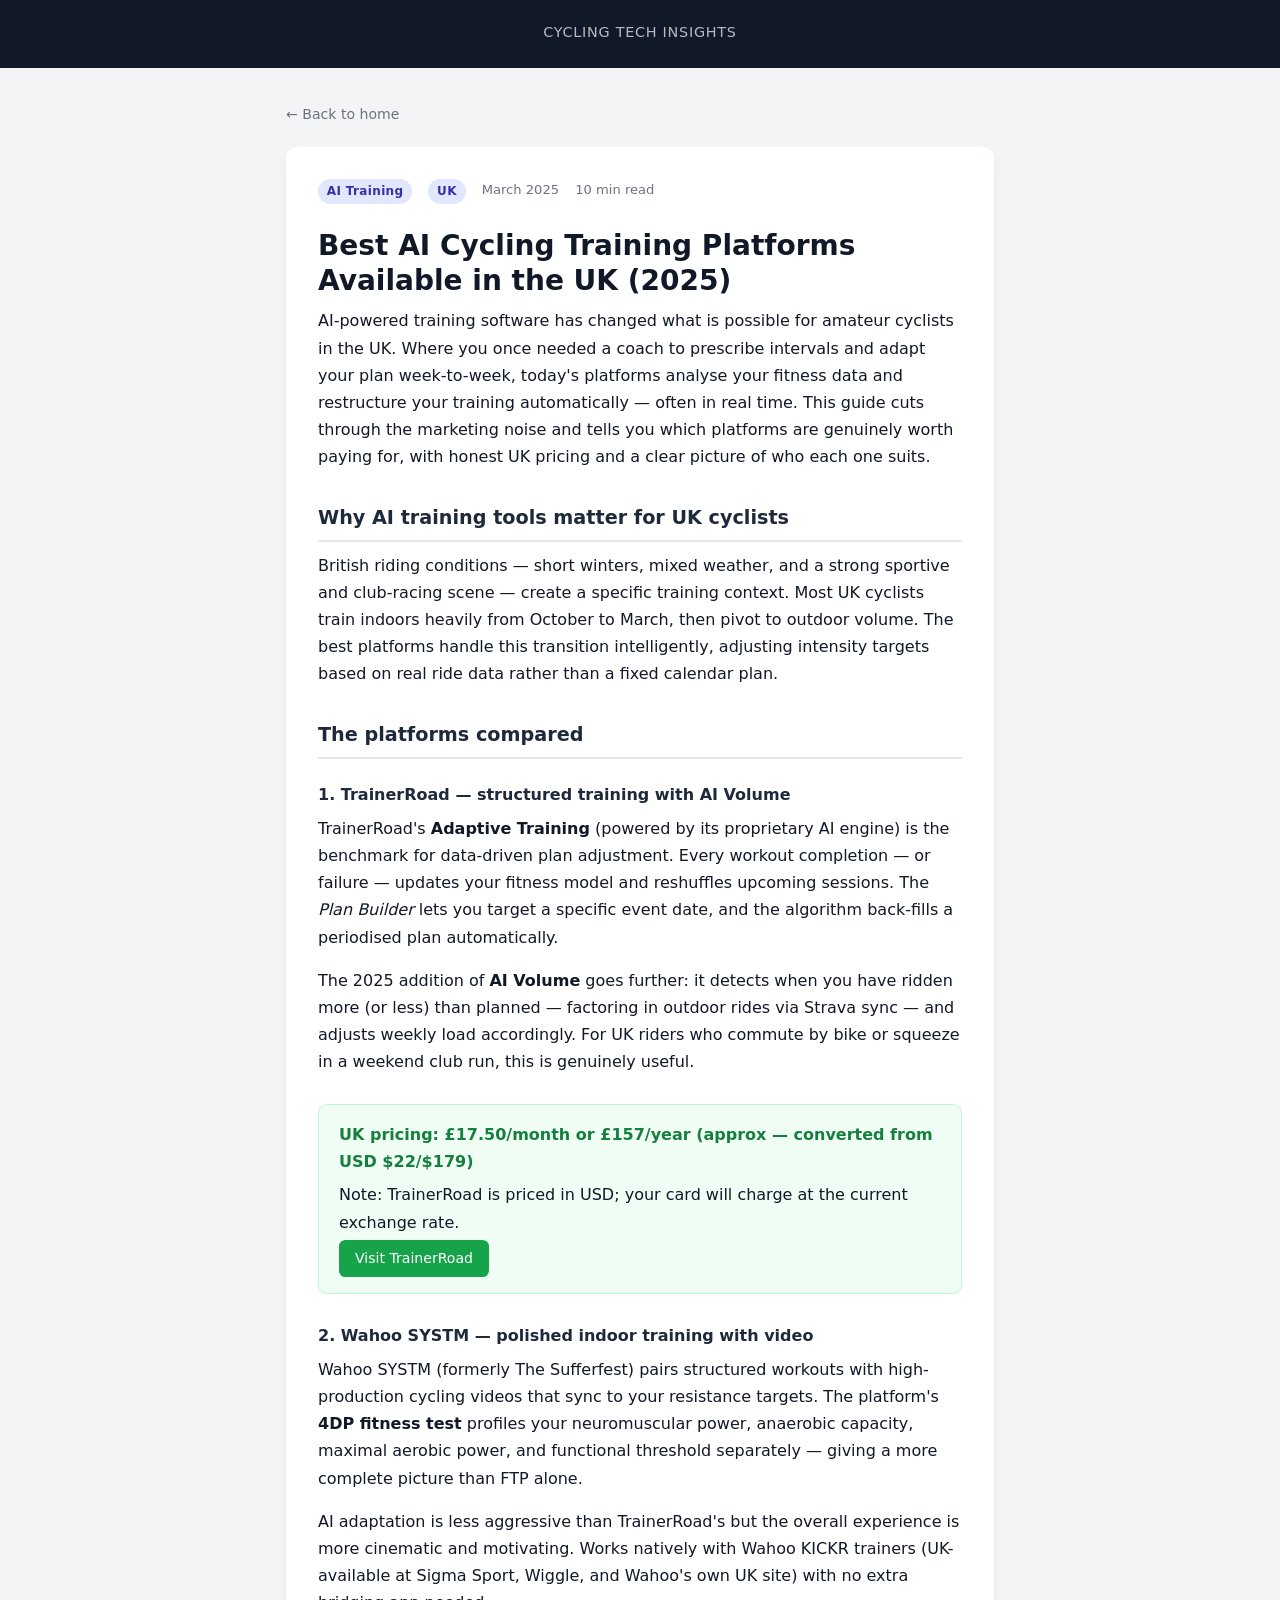
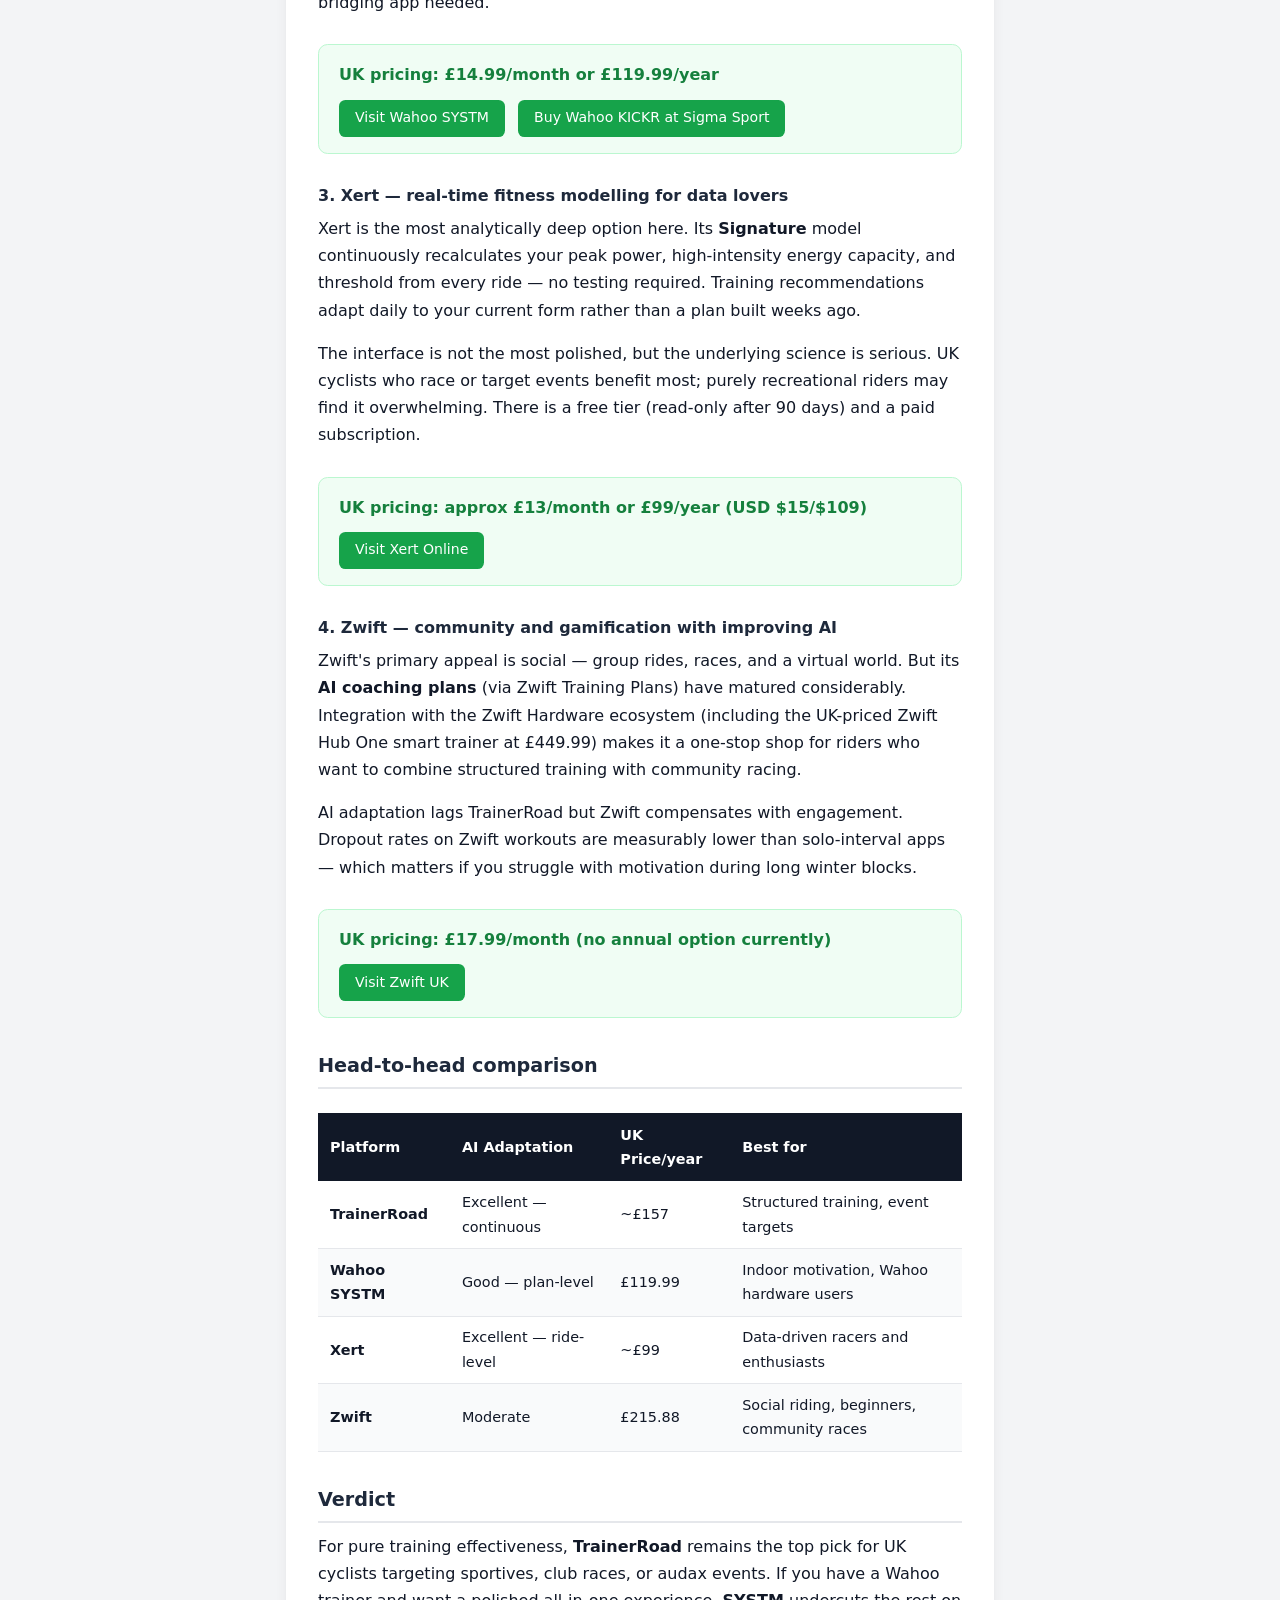
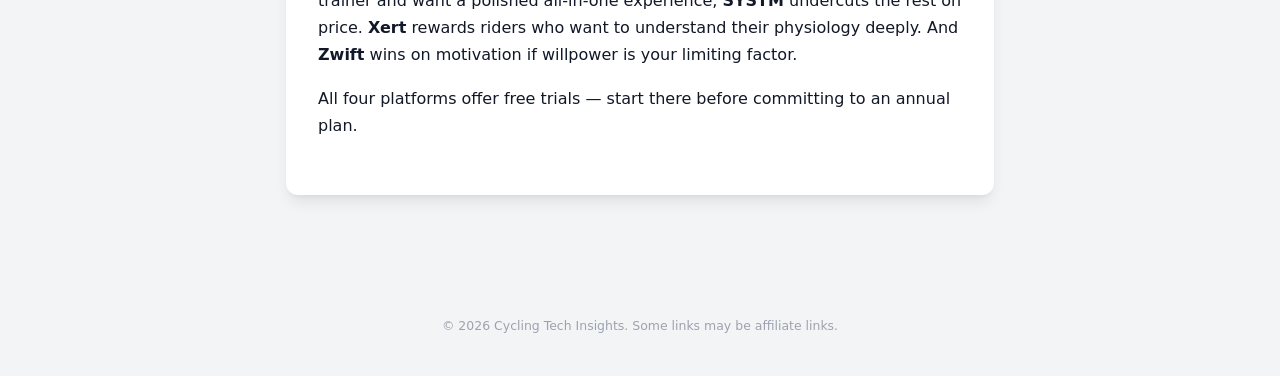
==== articles/ai-cycling-training-platforms.html @ 96e1e01a "feat: add /articles structure with 3 UK cycling tech articles and updated homepage - Add css/article" ====
<!DOCTYPE html>
<html lang="en">
<head>
  <meta charset="UTF-8">
  <title>Best AI Cycling Training Platforms Available in the UK (2025) | Cycling Tech Insights</title>
  <meta name="viewport" content="width=device-width, initial-scale=1">
  <meta name="description" content="A UK-focused comparison of AI-powered cycling training platforms including Zwift, Wahoo SYSTM, TrainerRoad, and Xert — with UK pricing and honest verdicts.">
  <link rel="stylesheet" href="../css/article.css">
</head>
<body>

  <header>
    <a href="/" class="site-name">Cycling Tech Insights</a>
  </header>

  <div class="article-wrap">
    <a href="/" class="back-link">← Back to home</a>

    <article>
      <div class="article-meta">
        <span class="tag">AI Training</span>
        <span class="tag">UK</span>
        <span>March 2025</span>
        <span>10 min read</span>
      </div>

      <h1>Best AI Cycling Training Platforms Available in the UK (2025)</h1>

      <p>
        AI-powered training software has changed what is possible for amateur cyclists in the UK.
        Where you once needed a coach to prescribe intervals and adapt your plan week-to-week,
        today's platforms analyse your fitness data and restructure your training automatically —
        often in real time. This guide cuts through the marketing noise and tells you which
        platforms are genuinely worth paying for, with honest UK pricing and a clear picture
        of who each one suits.
      </p>

      <h2>Why AI training tools matter for UK cyclists</h2>
      <p>
        British riding conditions — short winters, mixed weather, and a strong sportive and
        club-racing scene — create a specific training context. Most UK cyclists train indoors
        heavily from October to March, then pivot to outdoor volume. The best platforms handle
        this transition intelligently, adjusting intensity targets based on real ride data rather
        than a fixed calendar plan.
      </p>

      <h2>The platforms compared</h2>

      <h3>1. TrainerRoad — structured training with AI Volume</h3>
      <p>
        TrainerRoad's <strong>Adaptive Training</strong> (powered by its proprietary AI engine)
        is the benchmark for data-driven plan adjustment. Every workout completion — or failure —
        updates your fitness model and reshuffles upcoming sessions. The <em>Plan Builder</em>
        lets you target a specific event date, and the algorithm back-fills a periodised plan
        automatically.
      </p>
      <p>
        The 2025 addition of <strong>AI Volume</strong> goes further: it detects when you have
        ridden more (or less) than planned — factoring in outdoor rides via Strava sync — and
        adjusts weekly load accordingly. For UK riders who commute by bike or squeeze in a
        weekend club run, this is genuinely useful.
      </p>

      <div class="buy-box">
        <strong>UK pricing: £17.50/month or £157/year (approx — converted from USD $22/$179)</strong>
        Note: TrainerRoad is priced in USD; your card will charge at the current exchange rate.
        <br>
        <a href="https://www.trainerroad.com" rel="nofollow">Visit TrainerRoad</a>
      </div>

      <h3>2. Wahoo SYSTM — polished indoor training with video</h3>
      <p>
        Wahoo SYSTM (formerly The Sufferfest) pairs structured workouts with high-production
        cycling videos that sync to your resistance targets. The platform's <strong>4DP fitness
        test</strong> profiles your neuromuscular power, anaerobic capacity, maximal aerobic power,
        and functional threshold separately — giving a more complete picture than FTP alone.
      </p>
      <p>
        AI adaptation is less aggressive than TrainerRoad's but the overall experience is more
        cinematic and motivating. Works natively with Wahoo KICKR trainers (UK-available at
        Sigma Sport, Wiggle, and Wahoo's own UK site) with no extra bridging app needed.
      </p>

      <div class="buy-box">
        <strong>UK pricing: £14.99/month or £119.99/year</strong>
        <a href="https://www.wahoofitness.com/systm" rel="nofollow">Visit Wahoo SYSTM</a>
        <a href="https://www.sigmasport.co.uk/wahoo" rel="nofollow">Buy Wahoo KICKR at Sigma Sport</a>
      </div>

      <h3>3. Xert — real-time fitness modelling for data lovers</h3>
      <p>
        Xert is the most analytically deep option here. Its <strong>Signature</strong> model
        continuously recalculates your peak power, high-intensity energy capacity, and threshold
        from every ride — no testing required. Training recommendations adapt daily to your
        current form rather than a plan built weeks ago.
      </p>
      <p>
        The interface is not the most polished, but the underlying science is serious. UK cyclists
        who race or target events benefit most; purely recreational riders may find it overwhelming.
        There is a free tier (read-only after 90 days) and a paid subscription.
      </p>

      <div class="buy-box">
        <strong>UK pricing: approx £13/month or £99/year (USD $15/$109)</strong>
        <a href="https://www.xertonline.com" rel="nofollow">Visit Xert Online</a>
      </div>

      <h3>4. Zwift — community and gamification with improving AI</h3>
      <p>
        Zwift's primary appeal is social — group rides, races, and a virtual world. But its
        <strong>AI coaching plans</strong> (via Zwift Training Plans) have matured considerably.
        Integration with the Zwift Hardware ecosystem (including the UK-priced Zwift Hub One
        smart trainer at £449.99) makes it a one-stop shop for riders who want to combine
        structured training with community racing.
      </p>
      <p>
        AI adaptation lags TrainerRoad but Zwift compensates with engagement. Dropout rates on
        Zwift workouts are measurably lower than solo-interval apps — which matters if you
        struggle with motivation during long winter blocks.
      </p>

      <div class="buy-box">
        <strong>UK pricing: £17.99/month (no annual option currently)</strong>
        <a href="https://www.zwift.com/gb" rel="nofollow">Visit Zwift UK</a>
      </div>

      <h2>Head-to-head comparison</h2>

      <table class="comparison-table">
        <thead>
          <tr>
            <th>Platform</th>
            <th>AI Adaptation</th>
            <th>UK Price/year</th>
            <th>Best for</th>
          </tr>
        </thead>
        <tbody>
          <tr>
            <td><strong>TrainerRoad</strong></td>
            <td>Excellent — continuous</td>
            <td>~£157</td>
            <td>Structured training, event targets</td>
          </tr>
          <tr>
            <td><strong>Wahoo SYSTM</strong></td>
            <td>Good — plan-level</td>
            <td>£119.99</td>
            <td>Indoor motivation, Wahoo hardware users</td>
          </tr>
          <tr>
            <td><strong>Xert</strong></td>
            <td>Excellent — ride-level</td>
            <td>~£99</td>
            <td>Data-driven racers and enthusiasts</td>
          </tr>
          <tr>
            <td><strong>Zwift</strong></td>
            <td>Moderate</td>
            <td>£215.88</td>
            <td>Social riding, beginners, community races</td>
          </tr>
        </tbody>
      </table>

      <h2>Verdict</h2>
      <p>
        For pure training effectiveness, <strong>TrainerRoad</strong> remains the top pick for
        UK cyclists targeting sportives, club races, or audax events. If you have a Wahoo trainer
        and want a polished all-in-one experience, <strong>SYSTM</strong> undercuts the rest on
        price. <strong>Xert</strong> rewards riders who want to understand their physiology deeply.
        And <strong>Zwift</strong> wins on motivation if willpower is your limiting factor.
      </p>
      <p>
        All four platforms offer free trials — start there before committing to an annual plan.
      </p>

    </article>
  </div>

  <footer>
    &copy; <span id="year"></span> Cycling Tech Insights. Some links may be affiliate links.
  </footer>
  <script>document.getElementById('year').textContent = new Date().getFullYear();</script>
</body>
</html>
---- css/article.css ----
/* Cycling Tech Insights — shared article stylesheet */

*, *::before, *::after { box-sizing: border-box; }

body {
  font-family: system-ui, -apple-system, BlinkMacSystemFont, "Segoe UI", sans-serif;
  margin: 0;
  padding: 0;
  line-height: 1.7;
  color: #111827;
  background: #f3f4f6;
}

/* ── Header ───────────────────────────────────────────── */
header {
  background: #111827;
  color: white;
  padding: 1.25rem 1rem;
  text-align: center;
}
header .site-name {
  font-size: 0.9rem;
  letter-spacing: 0.05em;
  opacity: 0.7;
  text-transform: uppercase;
  display: block;
  margin-bottom: 0.2rem;
}
header a.site-name {
  color: white;
  text-decoration: none;
}
header a.site-name:hover { opacity: 1; }

/* ── Article layout ───────────────────────────────────── */
.article-wrap {
  max-width: 740px;
  margin: 2rem auto;
  padding: 0 1rem 4rem;
}

article {
  background: white;
  border-radius: 0.75rem;
  padding: 2rem 2rem 2.5rem;
  box-shadow: 0 10px 15px -3px rgba(0,0,0,0.08), 0 4px 6px -4px rgba(0,0,0,0.08);
}

/* ── Article meta ─────────────────────────────────────── */
.article-meta {
  font-size: 0.82rem;
  color: #6b7280;
  margin-bottom: 1.5rem;
  display: flex;
  gap: 1rem;
  flex-wrap: wrap;
}
.tag {
  background: #e0e7ff;
  color: #3730a3;
  padding: 0.15rem 0.55rem;
  border-radius: 999px;
  font-size: 0.75rem;
  font-weight: 600;
  letter-spacing: 0.03em;
}

/* ── Typography ───────────────────────────────────────── */
h1 {
  font-size: 1.75rem;
  line-height: 1.25;
  margin: 0 0 0.6rem;
  color: #111827;
}
h2 {
  font-size: 1.2rem;
  margin: 2rem 0 0.6rem;
  color: #1e293b;
  border-bottom: 2px solid #e5e7eb;
  padding-bottom: 0.3rem;
}
h3 {
  font-size: 1rem;
  margin: 1.4rem 0 0.4rem;
  color: #1e293b;
}
p { margin: 0 0 1rem; }

ul, ol {
  padding-left: 1.4rem;
  margin: 0 0 1rem;
}
li { margin-bottom: 0.35rem; }

a { color: #2563eb; text-decoration: none; }
a:hover { text-decoration: underline; }

/* ── Affiliate / buy box ──────────────────────────────── */
.buy-box {
  background: #f0fdf4;
  border: 1px solid #bbf7d0;
  border-radius: 0.6rem;
  padding: 1rem 1.25rem;
  margin: 1.75rem 0;
}
.buy-box strong { display: block; margin-bottom: 0.4rem; color: #15803d; }
.buy-box a {
  display: inline-block;
  background: #16a34a;
  color: white;
  padding: 0.4rem 1rem;
  border-radius: 0.4rem;
  font-size: 0.88rem;
  margin-top: 0.3rem;
  margin-right: 0.5rem;
}
.buy-box a:hover { background: #15803d; text-decoration: none; }

/* ── Comparison table ─────────────────────────────────── */
.comparison-table {
  width: 100%;
  border-collapse: collapse;
  margin: 1.5rem 0;
  font-size: 0.9rem;
}
.comparison-table th {
  background: #111827;
  color: white;
  text-align: left;
  padding: 0.6rem 0.75rem;
}
.comparison-table td {
  padding: 0.55rem 0.75rem;
  border-bottom: 1px solid #e5e7eb;
}
.comparison-table tr:nth-child(even) td { background: #f9fafb; }

/* ── Back link ────────────────────────────────────────── */
.back-link {
  display: inline-block;
  margin-bottom: 1.25rem;
  font-size: 0.88rem;
  color: #6b7280;
}
.back-link:hover { color: #111827; }

/* ── Footer ───────────────────────────────────────────── */
footer {
  text-align: center;
  font-size: 0.78rem;
  color: #9ca3af;
  padding: 1.5rem 1rem 2.5rem;
}

/* ── Responsive ───────────────────────────────────────── */
@media (max-width: 600px) {
  article { padding: 1.25rem 1rem 1.75rem; }
  h1 { font-size: 1.4rem; }
}
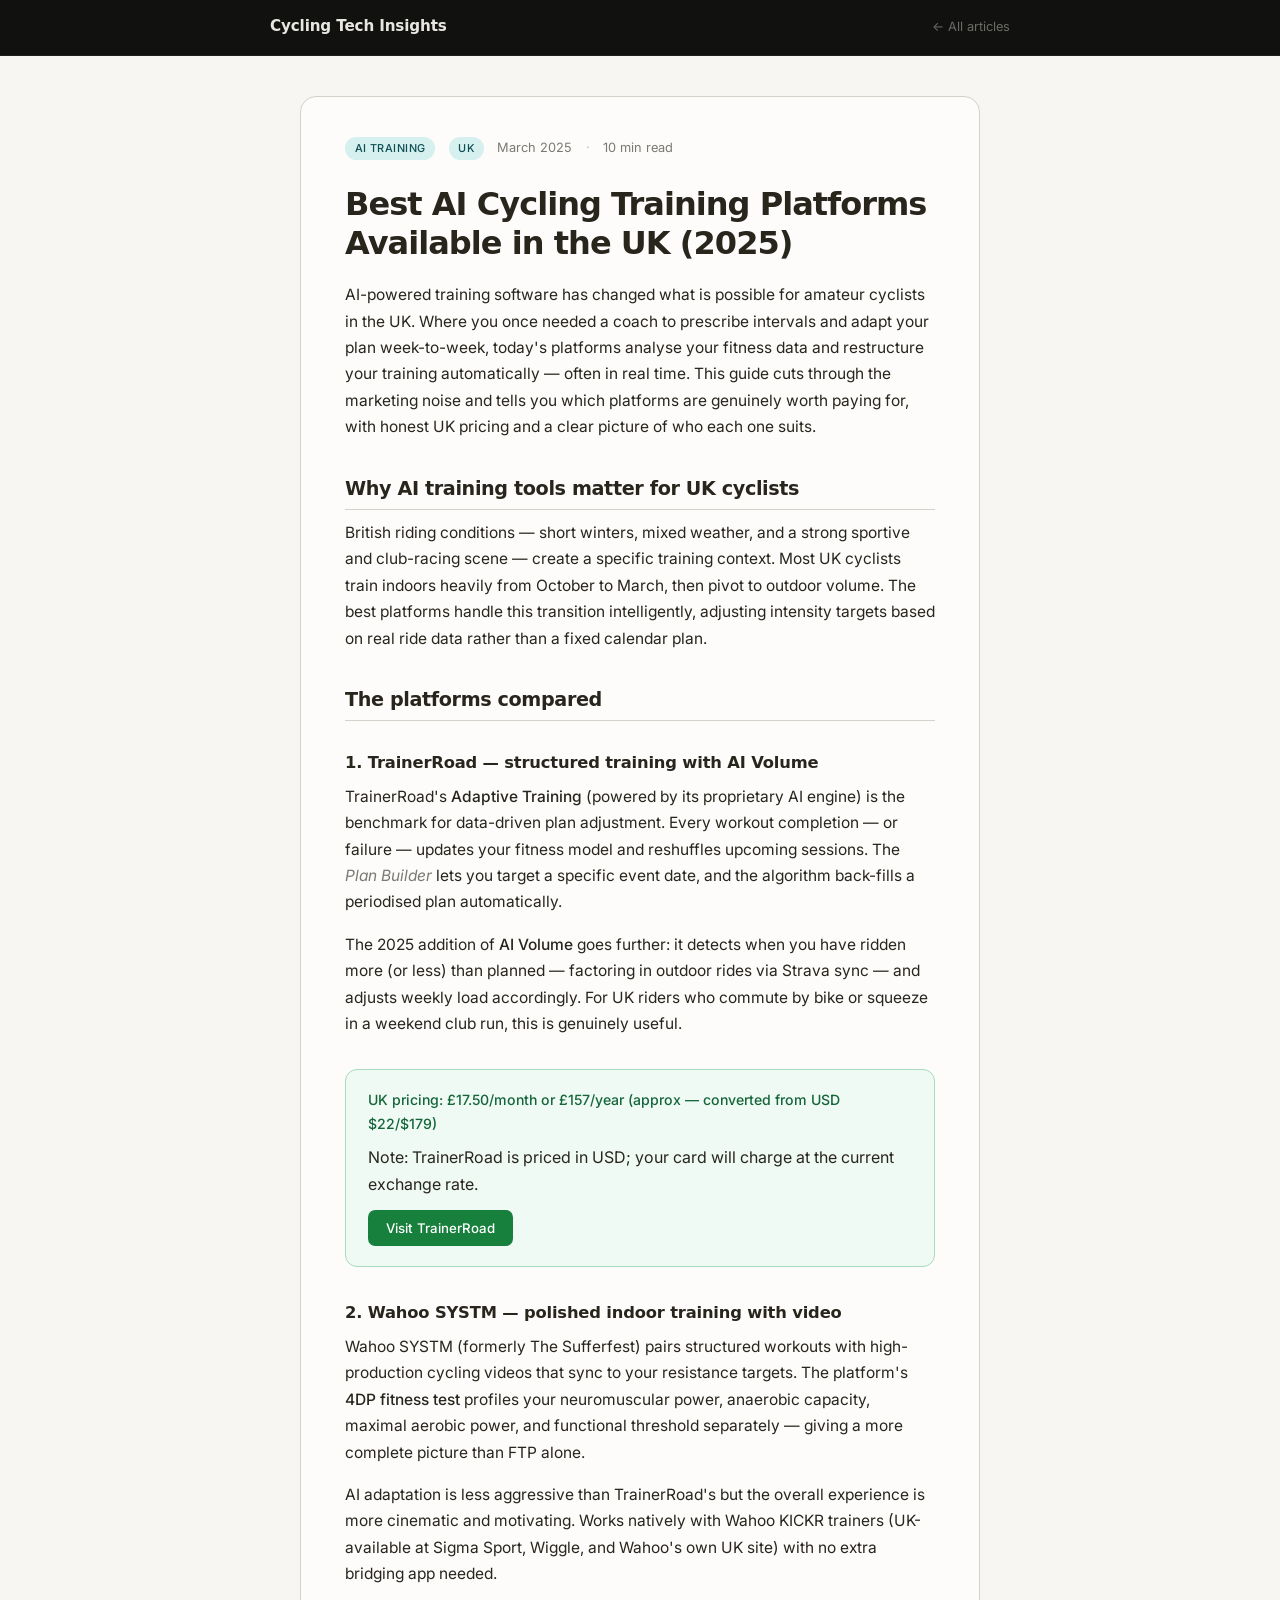
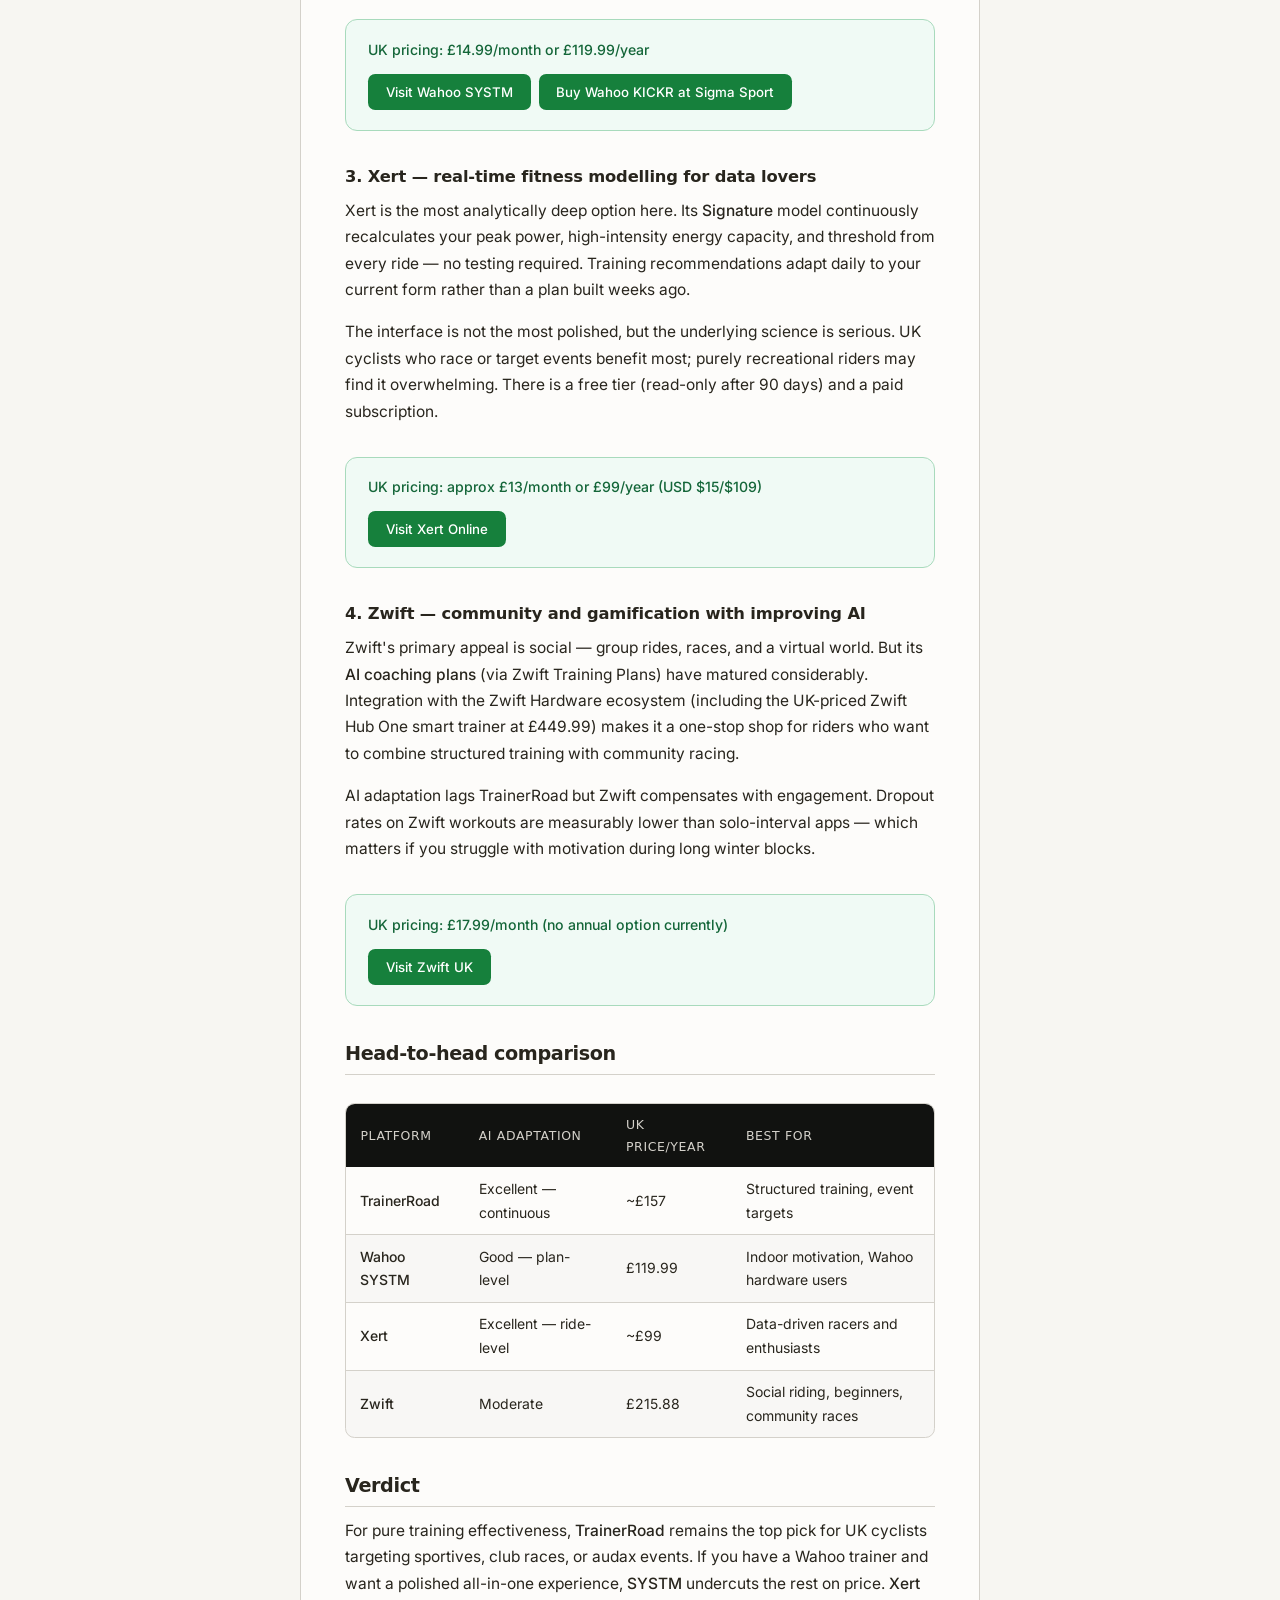
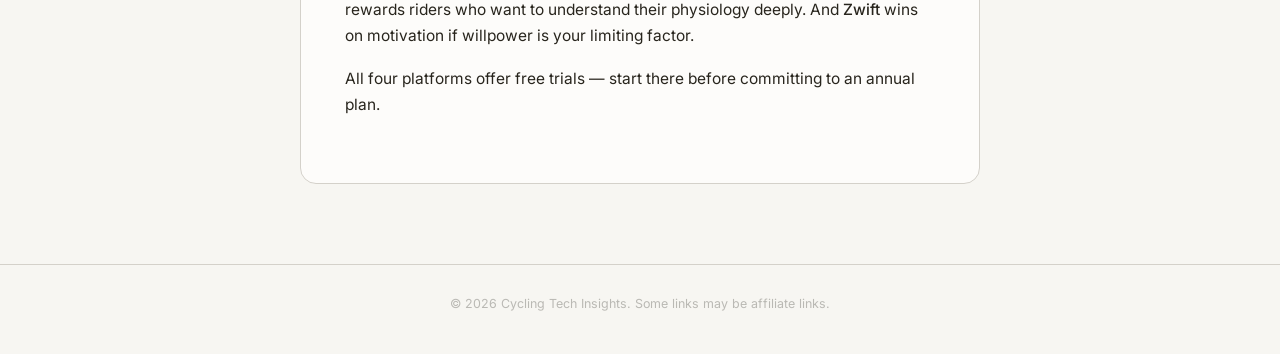
==== commit b1b126ce: "design: v2 visual redesign — premium typography, teal palette, stronger CTAs - Satoshi (headings) + " ====
--- a/articles/ai-cycling-training-platforms.html
+++ b/articles/ai-cycling-training-platforms.html
@@ -10,11 +10,13 @@
 <body>
 
   <header>
-    <a href="/" class="site-name">Cycling Tech Insights</a>
+    <div class="header-inner">
+      <a href="/" class="site-name">Cycling Tech Insights</a>
+      <a href="/" class="back-nav">← All articles</a>
+    </div>
   </header>
 
   <div class="article-wrap">
-    <a href="/" class="back-link">← Back to home</a>
 
     <article>
       <div class="article-meta">
@@ -65,7 +67,7 @@
         <strong>UK pricing: £17.50/month or £157/year (approx — converted from USD $22/$179)</strong>
         Note: TrainerRoad is priced in USD; your card will charge at the current exchange rate.
         <br>
-        <a href="https://www.trainerroad.com" rel="nofollow">Visit TrainerRoad</a>
+        <div class="buy-links"><a href="https://www.trainerroad.com" rel="nofollow">Visit TrainerRoad</a></div>
       </div>
 
       <h3>2. Wahoo SYSTM — polished indoor training with video</h3>
@@ -83,8 +85,8 @@
 
       <div class="buy-box">
         <strong>UK pricing: £14.99/month or £119.99/year</strong>
-        <a href="https://www.wahoofitness.com/systm" rel="nofollow">Visit Wahoo SYSTM</a>
-        <a href="https://www.sigmasport.co.uk/wahoo" rel="nofollow">Buy Wahoo KICKR at Sigma Sport</a>
+        <div class="buy-links"><a href="https://www.wahoofitness.com/systm" rel="nofollow">Visit Wahoo SYSTM</a>
+        <a href="https://www.sigmasport.co.uk/wahoo" rel="nofollow">Buy Wahoo KICKR at Sigma Sport</a></div>
       </div>
 
       <h3>3. Xert — real-time fitness modelling for data lovers</h3>
@@ -102,7 +104,7 @@
 
       <div class="buy-box">
         <strong>UK pricing: approx £13/month or £99/year (USD $15/$109)</strong>
-        <a href="https://www.xertonline.com" rel="nofollow">Visit Xert Online</a>
+        <div class="buy-links"><a href="https://www.xertonline.com" rel="nofollow">Visit Xert Online</a></div>
       </div>
 
       <h3>4. Zwift — community and gamification with improving AI</h3>
@@ -121,12 +123,12 @@
 
       <div class="buy-box">
         <strong>UK pricing: £17.99/month (no annual option currently)</strong>
-        <a href="https://www.zwift.com/gb" rel="nofollow">Visit Zwift UK</a>
+        <div class="buy-links"><a href="https://www.zwift.com/gb" rel="nofollow">Visit Zwift UK</a></div>
       </div>
 
       <h2>Head-to-head comparison</h2>
 
-      <table class="comparison-table">
+      <div class="table-wrap"><table class="comparison-table">
         <thead>
           <tr>
             <th>Platform</th>
@@ -161,7 +163,7 @@
             <td>Social riding, beginners, community races</td>
           </tr>
         </tbody>
-      </table>
+      </table></div>
 
       <h2>Verdict</h2>
       <p>
--- a/css/article.css
+++ b/css/article.css
@@ -1,159 +1,283 @@
-/* Cycling Tech Insights — shared article stylesheet */
-
+/* ═══════════════════════════════════════════════════════════
+   Cycling Tech Insights — shared article stylesheet
+   ═══════════════════════════════════════════════════════════ */
+
+/* ── Fonts ────────────────────────────────────────────────── */
+@import url('https://api.fontshare.com/v2/css?f[]=satoshi@700,500&display=swap');
+@import url('https://fonts.bunny.net/css?family=inter:400,500&display=swap');
+
+/* ── Reset & tokens ───────────────────────────────────────── */
 *, *::before, *::after { box-sizing: border-box; }
 
+:root {
+  --bg:           #F7F6F2;
+  --surface:      #FDFCFA;
+  --border:       #D4D1CA;
+  --text:         #28251D;
+  --text-muted:   #7A7974;
+  --text-faint:   #BAB9B4;
+  --accent:       #01696F;
+  --accent-dark:  #0C4E54;
+  --tag-bg:       #D6EFEF;
+  --tag-text:     #0C4E54;
+  --header-bg:    #111210;
+  --buy-bg:       #F0FAF5;
+  --buy-border:   #A8DABC;
+  --buy-label:    #146639;
+  --buy-btn:      #16803C;
+  --buy-btn-h:    #0E5F2C;
+  --font-head:    'Satoshi', system-ui, -apple-system, sans-serif;
+  --font-body:    'Inter', system-ui, -apple-system, sans-serif;
+}
+
+html { scroll-behavior: smooth; }
+
 body {
-  font-family: system-ui, -apple-system, BlinkMacSystemFont, "Segoe UI", sans-serif;
+  font-family: var(--font-body);
+  font-size: 1rem;
+  line-height: 1.7;
+  color: var(--text);
+  background: var(--bg);
   margin: 0;
   padding: 0;
-  line-height: 1.7;
-  color: #111827;
-  background: #f3f4f6;
-}
-
-/* ── Header ───────────────────────────────────────────── */
+  -webkit-font-smoothing: antialiased;
+}
+
+a { color: var(--accent); text-decoration: none; }
+a:hover { color: var(--accent-dark); text-decoration: underline; }
+
+/* ── Site header (article pages) ─────────────────────────── */
 header {
-  background: #111827;
-  color: white;
-  padding: 1.25rem 1rem;
-  text-align: center;
-}
-header .site-name {
-  font-size: 0.9rem;
-  letter-spacing: 0.05em;
-  opacity: 0.7;
+  background: var(--header-bg);
+  padding: 0.9rem 1.5rem;
+  border-bottom: 1px solid rgba(255,255,255,0.06);
+}
+
+.header-inner {
+  max-width: 740px;
+  margin: 0 auto;
+  display: flex;
+  align-items: center;
+  justify-content: space-between;
+  gap: 1rem;
+}
+
+header a.site-name {
+  font-family: var(--font-head);
+  font-size: 0.95rem;
+  font-weight: 700;
+  letter-spacing: -0.01em;
+  color: #E8E6E0;
+  text-decoration: none;
+  white-space: nowrap;
+}
+header a.site-name:hover { color: #fff; text-decoration: none; }
+
+.back-nav {
+  font-size: 0.8rem;
+  color: #6B6A66;
+  text-decoration: none;
+  display: flex;
+  align-items: center;
+  gap: 0.3rem;
+  transition: color 0.12s;
+  white-space: nowrap;
+}
+.back-nav:hover { color: #A8A79E; text-decoration: none; }
+
+/* ── Article layout ───────────────────────────────────────── */
+.article-wrap {
+  max-width: 720px;
+  margin: 2.5rem auto 0;
+  padding: 0 1.25rem 5rem;
+}
+
+article {
+  background: var(--surface);
+  border: 1px solid var(--border);
+  border-radius: 1rem;
+  padding: 2.5rem 2.75rem 3rem;
+}
+
+/* ── Article meta ─────────────────────────────────────────── */
+.article-meta {
+  display: flex;
+  flex-wrap: wrap;
+  align-items: center;
+  gap: 0.5rem 0.85rem;
+  margin-bottom: 1.6rem;
+  font-size: 0.8rem;
+  color: var(--text-muted);
+}
+.article-meta span:not(.tag) {
+  position: relative;
+}
+/* Separator dots between non-tag meta items */
+.article-meta span:not(.tag) + span:not(.tag)::before {
+  content: '·';
+  margin-right: 0.85rem;
+  color: var(--text-faint);
+}
+
+.tag {
+  background: var(--tag-bg);
+  color: var(--tag-text);
+  padding: 0.15rem 0.6rem;
+  border-radius: 999px;
+  font-size: 0.68rem;
+  font-weight: 500;
+  letter-spacing: 0.04em;
   text-transform: uppercase;
-  display: block;
-  margin-bottom: 0.2rem;
-}
-header a.site-name {
-  color: white;
-  text-decoration: none;
-}
-header a.site-name:hover { opacity: 1; }
-
-/* ── Article layout ───────────────────────────────────── */
-.article-wrap {
-  max-width: 740px;
-  margin: 2rem auto;
-  padding: 0 1rem 4rem;
-}
-
-article {
-  background: white;
-  border-radius: 0.75rem;
-  padding: 2rem 2rem 2.5rem;
-  box-shadow: 0 10px 15px -3px rgba(0,0,0,0.08), 0 4px 6px -4px rgba(0,0,0,0.08);
-}
-
-/* ── Article meta ─────────────────────────────────────── */
-.article-meta {
-  font-size: 0.82rem;
-  color: #6b7280;
-  margin-bottom: 1.5rem;
-  display: flex;
-  gap: 1rem;
-  flex-wrap: wrap;
-}
-.tag {
-  background: #e0e7ff;
-  color: #3730a3;
-  padding: 0.15rem 0.55rem;
-  border-radius: 999px;
-  font-size: 0.75rem;
-  font-weight: 600;
-  letter-spacing: 0.03em;
-}
-
-/* ── Typography ───────────────────────────────────────── */
+}
+
+/* ── Typography ───────────────────────────────────────────── */
 h1 {
-  font-size: 1.75rem;
-  line-height: 1.25;
-  margin: 0 0 0.6rem;
-  color: #111827;
-}
+  font-family: var(--font-head);
+  font-size: clamp(1.6rem, 3.5vw, 2rem);
+  font-weight: 700;
+  letter-spacing: -0.03em;
+  line-height: 1.2;
+  color: var(--text);
+  margin: 0 0 1.25rem;
+}
+
 h2 {
+  font-family: var(--font-head);
   font-size: 1.2rem;
-  margin: 2rem 0 0.6rem;
-  color: #1e293b;
-  border-bottom: 2px solid #e5e7eb;
-  padding-bottom: 0.3rem;
-}
+  font-weight: 700;
+  letter-spacing: -0.02em;
+  line-height: 1.3;
+  color: var(--text);
+  margin: 2.25rem 0 0.65rem;
+  padding-bottom: 0.45rem;
+  border-bottom: 1px solid var(--border);
+}
+
 h3 {
-  font-size: 1rem;
-  margin: 1.4rem 0 0.4rem;
-  color: #1e293b;
-}
-p { margin: 0 0 1rem; }
+  font-family: var(--font-head);
+  font-size: 1.02rem;
+  font-weight: 700;
+  letter-spacing: -0.01em;
+  color: var(--text);
+  margin: 1.75rem 0 0.45rem;
+}
+
+p {
+  margin: 0 0 1rem;
+  font-size: 0.97rem;
+}
 
 ul, ol {
   padding-left: 1.4rem;
   margin: 0 0 1rem;
 }
-li { margin-bottom: 0.35rem; }
-
-a { color: #2563eb; text-decoration: none; }
-a:hover { text-decoration: underline; }
-
-/* ── Affiliate / buy box ──────────────────────────────── */
+li {
+  margin-bottom: 0.4rem;
+  font-size: 0.97rem;
+}
+
+strong { font-weight: 500; }
+
+em { font-style: italic; color: var(--text-muted); }
+
+/* ── Buy / affiliate box ──────────────────────────────────── */
 .buy-box {
-  background: #f0fdf4;
-  border: 1px solid #bbf7d0;
-  border-radius: 0.6rem;
-  padding: 1rem 1.25rem;
-  margin: 1.75rem 0;
-}
-.buy-box strong { display: block; margin-bottom: 0.4rem; color: #15803d; }
+  background: var(--buy-bg);
+  border: 1px solid var(--buy-border);
+  border-radius: 0.75rem;
+  padding: 1.1rem 1.4rem 1.25rem;
+  margin: 2rem 0;
+}
+.buy-box strong {
+  display: block;
+  margin-bottom: 0.5rem;
+  font-size: 0.88rem;
+  font-weight: 500;
+  color: var(--buy-label);
+}
+.buy-box .buy-links {
+  display: flex;
+  flex-wrap: wrap;
+  gap: 0.5rem;
+  margin-top: 0.75rem;
+}
 .buy-box a {
   display: inline-block;
-  background: #16a34a;
-  color: white;
-  padding: 0.4rem 1rem;
-  border-radius: 0.4rem;
-  font-size: 0.88rem;
-  margin-top: 0.3rem;
-  margin-right: 0.5rem;
-}
-.buy-box a:hover { background: #15803d; text-decoration: none; }
-
-/* ── Comparison table ─────────────────────────────────── */
+  background: var(--buy-btn);
+  color: #fff;
+  padding: 0.42rem 1.1rem;
+  border-radius: 0.45rem;
+  font-size: 0.83rem;
+  font-weight: 500;
+  text-decoration: none;
+  transition: background 0.12s;
+}
+.buy-box a:hover {
+  background: var(--buy-btn-h);
+  text-decoration: none;
+  color: #fff;
+}
+
+/* ── Comparison table ─────────────────────────────────────── */
+.table-wrap {
+  overflow-x: auto;
+  margin: 1.75rem 0;
+  border-radius: 0.6rem;
+  border: 1px solid var(--border);
+}
+
 .comparison-table {
   width: 100%;
   border-collapse: collapse;
-  margin: 1.5rem 0;
-  font-size: 0.9rem;
-}
-.comparison-table th {
-  background: #111827;
-  color: white;
+  font-size: 0.875rem;
+  min-width: 480px;
+}
+.comparison-table thead th {
+  background: var(--header-bg);
+  color: #D4D1CA;
+  font-family: var(--font-head);
+  font-weight: 500;
+  font-size: 0.78rem;
+  letter-spacing: 0.05em;
+  text-transform: uppercase;
   text-align: left;
-  padding: 0.6rem 0.75rem;
+  padding: 0.65rem 0.9rem;
+  border-bottom: none;
 }
 .comparison-table td {
-  padding: 0.55rem 0.75rem;
-  border-bottom: 1px solid #e5e7eb;
-}
-.comparison-table tr:nth-child(even) td { background: #f9fafb; }
-
-/* ── Back link ────────────────────────────────────────── */
-.back-link {
-  display: inline-block;
-  margin-bottom: 1.25rem;
-  font-size: 0.88rem;
-  color: #6b7280;
-}
-.back-link:hover { color: #111827; }
-
-/* ── Footer ───────────────────────────────────────────── */
+  padding: 0.6rem 0.9rem;
+  border-bottom: 1px solid var(--border);
+  color: var(--text);
+}
+.comparison-table tbody tr:last-child td { border-bottom: none; }
+.comparison-table tbody tr:nth-child(even) td { background: rgba(0,0,0,0.018); }
+
+/* ── Footer ───────────────────────────────────────────────── */
 footer {
+  border-top: 1px solid var(--border);
   text-align: center;
   font-size: 0.78rem;
-  color: #9ca3af;
-  padding: 1.5rem 1rem 2.5rem;
-}
-
-/* ── Responsive ───────────────────────────────────────── */
-@media (max-width: 600px) {
-  article { padding: 1.25rem 1rem 1.75rem; }
-  h1 { font-size: 1.4rem; }
-}
+  color: var(--text-faint);
+  padding: 1.75rem 1.25rem 2.5rem;
+  line-height: 1.7;
+}
+footer a { color: var(--text-muted); }
+footer a:hover { color: var(--text); }
+
+/* ── Responsive ───────────────────────────────────────────── */
+@media (max-width: 640px) {
+  article {
+    padding: 1.5rem 1.25rem 2rem;
+    border-radius: 0.75rem;
+  }
+  h1 { font-size: 1.5rem; }
+  h2 { font-size: 1.1rem; }
+  .article-meta { gap: 0.35rem 0.65rem; }
+  .buy-box { padding: 0.9rem 1rem 1rem; }
+}
+
+/* ── Reduced motion ───────────────────────────────────────── */
+@media (prefers-reduced-motion: reduce) {
+  html { scroll-behavior: auto; }
+  .buy-box a { transition: none; }
+}
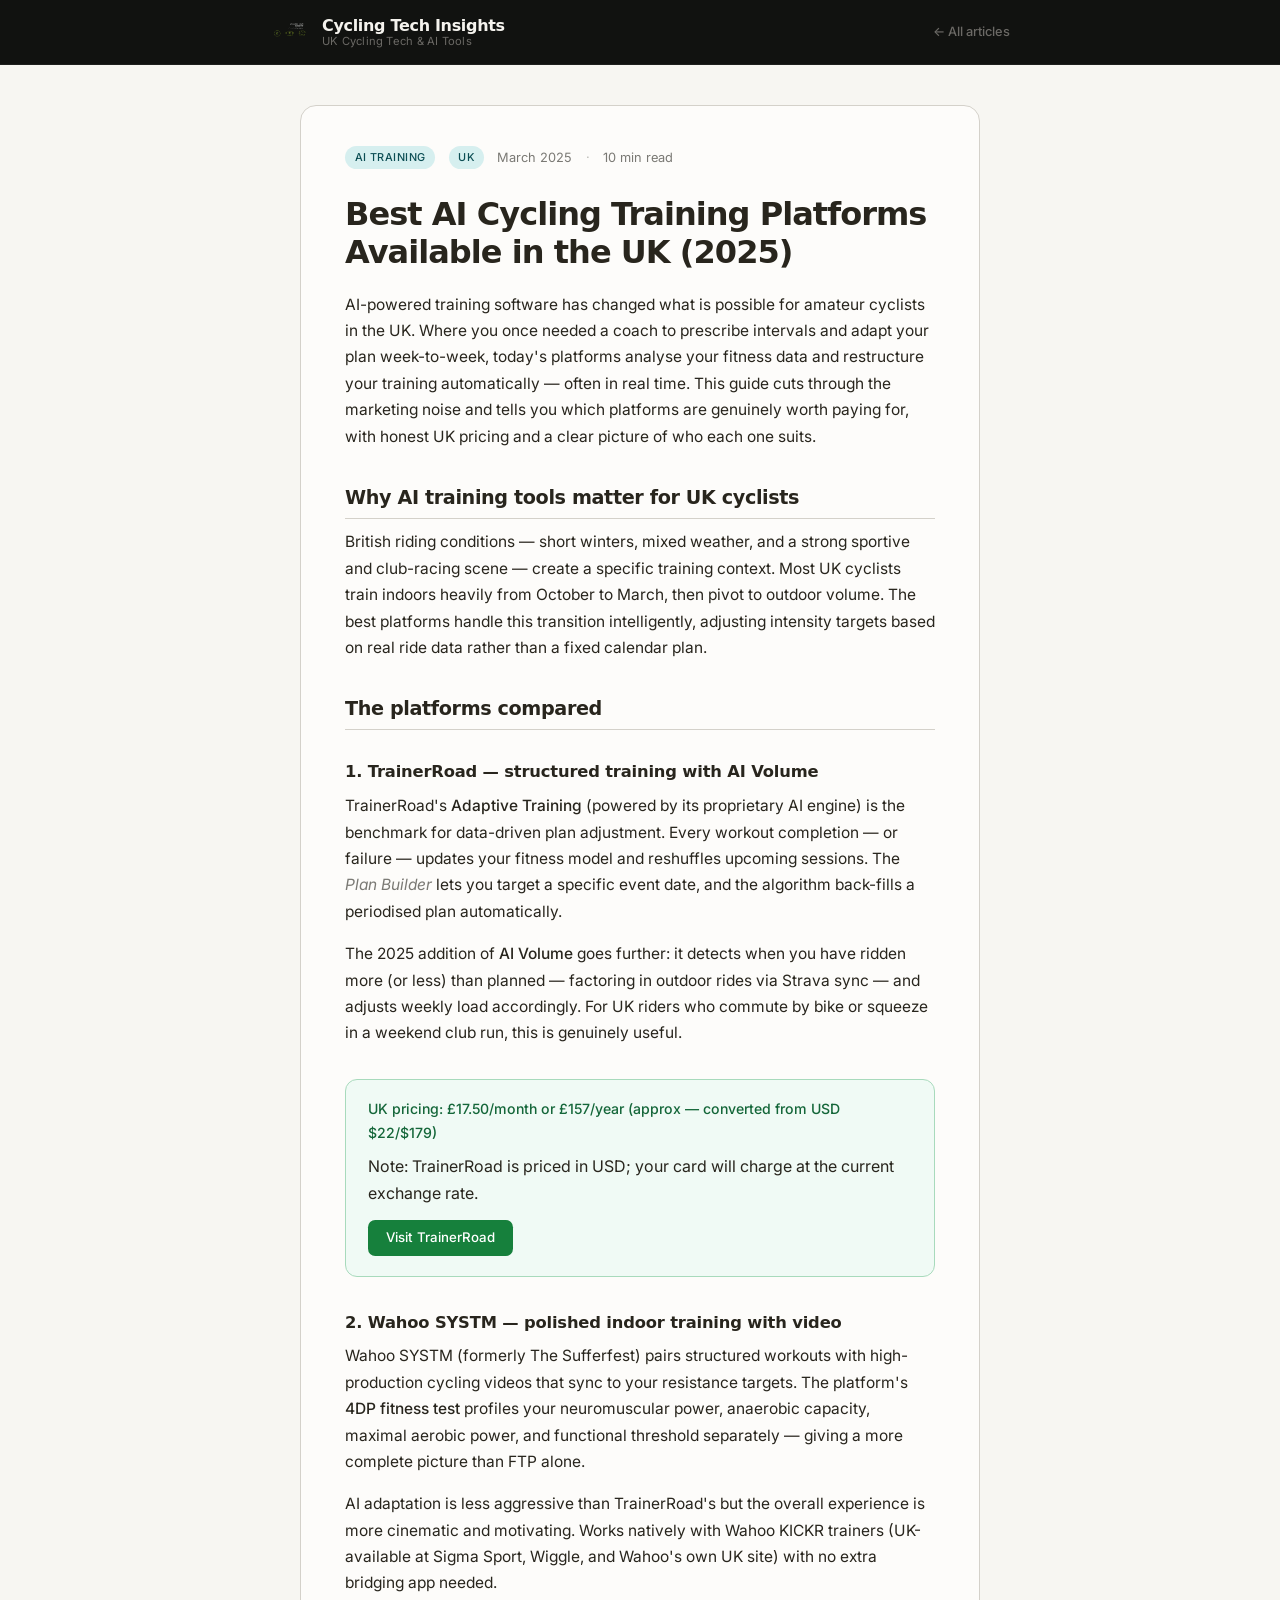
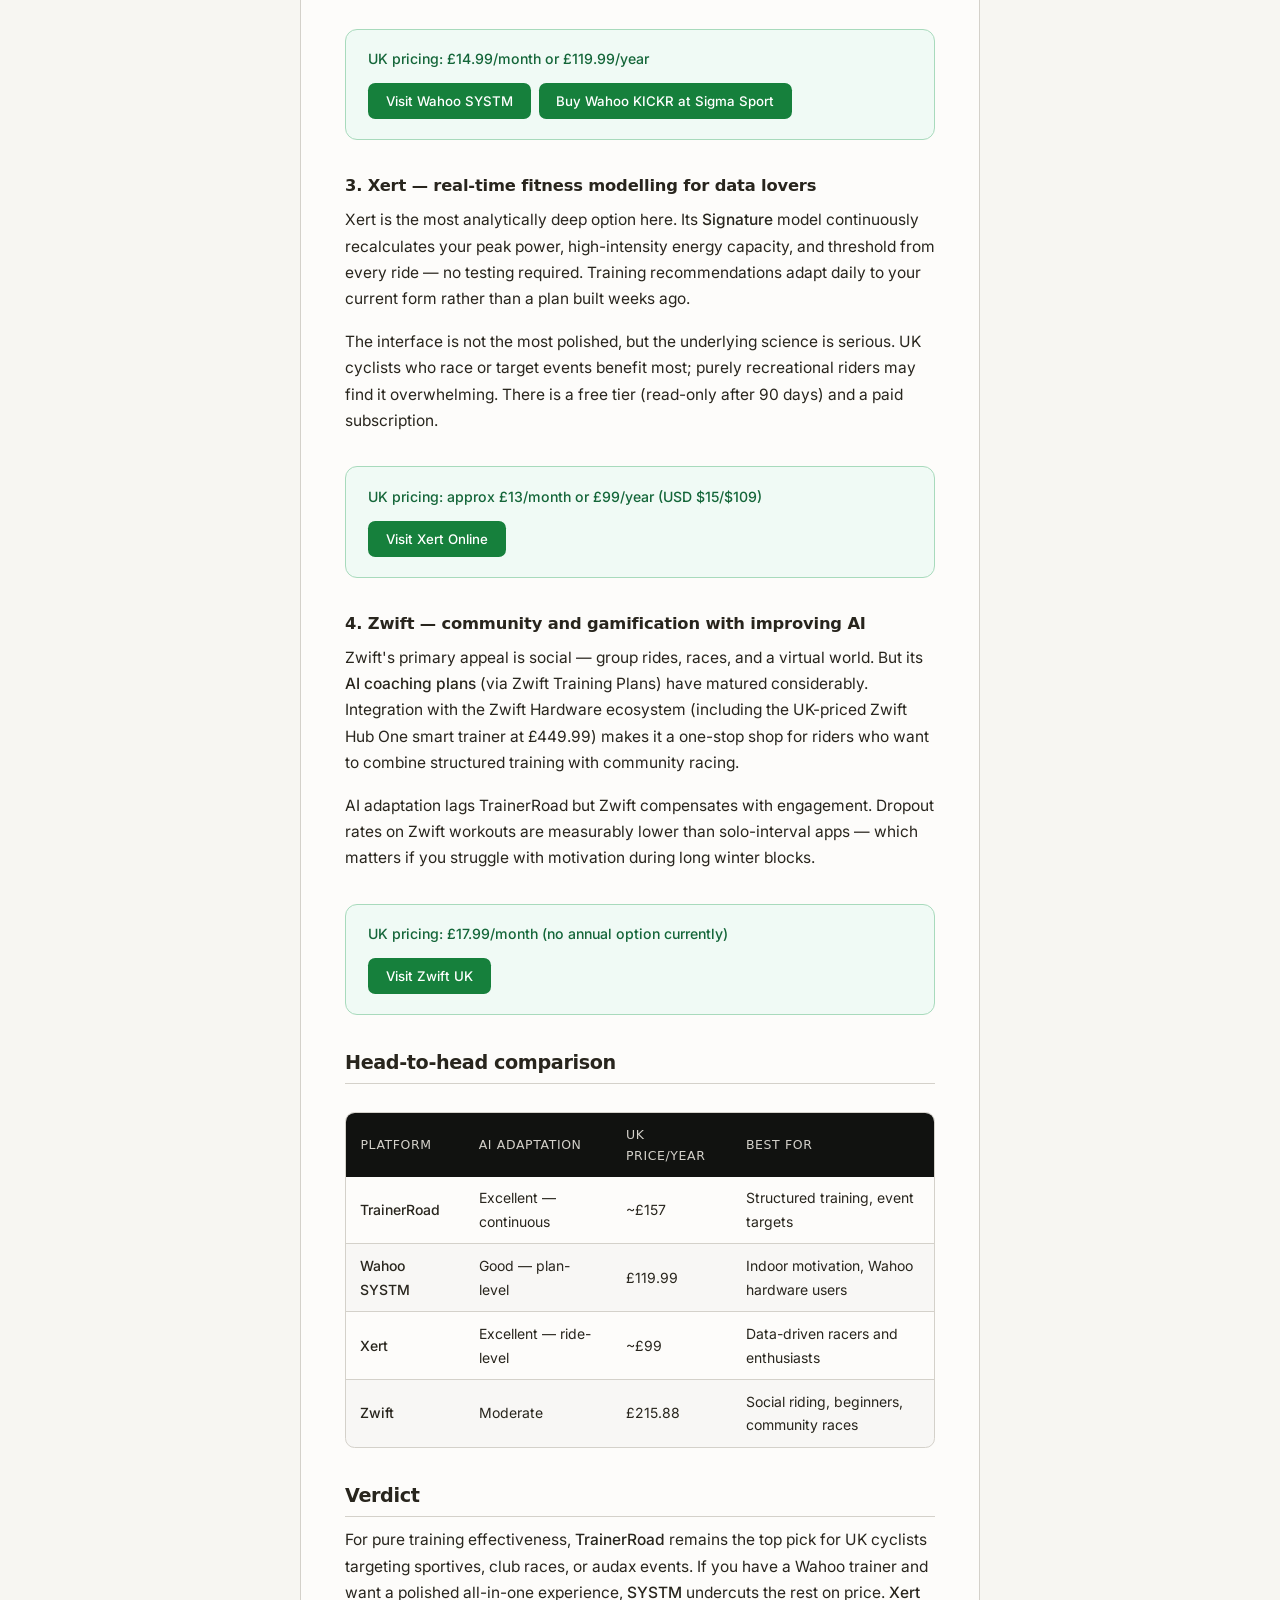
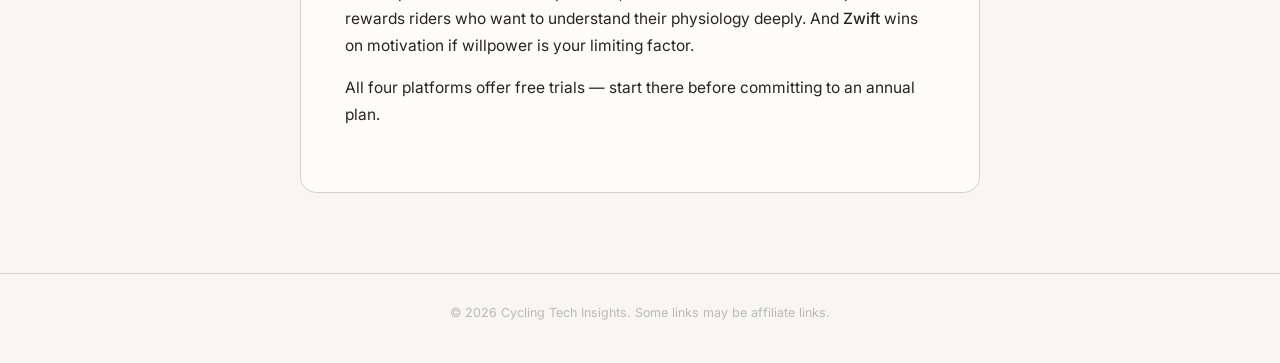
==== commit 3bd4461c: "feat: add logo header bar across all pages (v3) - New .site-header component: logo img (SVG primary," ====
--- a/articles/ai-cycling-training-platforms.html
+++ b/articles/ai-cycling-training-platforms.html
@@ -9,12 +9,20 @@
 </head>
 <body>
 
-  <header>
+  <div class="site-header">
     <div class="header-inner">
-      <a href="/" class="site-name">Cycling Tech Insights</a>
+      <a href="/" class="site-logo">
+        <img src="/Blue%20Black%20Minimal%20Initial%20Letter%20Company%20Technology%20Logo.svg"
+             onerror="this.src='/Blue%20Black%20Minimal%20Initial%20Letter%20Company%20Technology%20Logo.png'"
+             alt="Cycling Tech Insights logo">
+        <div class="header-text">
+          <span class="logo-name">Cycling Tech Insights</span>
+          <span class="logo-tagline">UK Cycling Tech &amp; AI Tools</span>
+        </div>
+      </a>
       <a href="/" class="back-nav">← All articles</a>
     </div>
-  </header>
+  </div>
 
   <div class="article-wrap">
 
--- a/css/article.css
+++ b/css/article.css
@@ -46,44 +46,72 @@
 a { color: var(--accent); text-decoration: none; }
 a:hover { color: var(--accent-dark); text-decoration: underline; }
 
-/* ── Site header (article pages) ─────────────────────────── */
-header {
+/* ── Shared site header (logo nav bar) ───────────────────── */
+.site-header {
   background: var(--header-bg);
-  padding: 0.9rem 1.5rem;
   border-bottom: 1px solid rgba(255,255,255,0.06);
-}
-
-.header-inner {
+  padding: 0 1.5rem;
+}
+.site-header .header-inner {
   max-width: 740px;
   margin: 0 auto;
   display: flex;
   align-items: center;
   justify-content: space-between;
   gap: 1rem;
-}
-
-header a.site-name {
-  font-family: var(--font-head);
-  font-size: 0.95rem;
+  height: 64px;
+}
+.site-header .site-logo {
+  display: flex;
+  align-items: center;
+  gap: 0.75rem;
+  text-decoration: none;
+  flex-shrink: 0;
+}
+.site-header .site-logo img {
+  height: 40px;
+  width: 40px;
+  border-radius: 6px;
+  display: block;
+  object-fit: contain;
+}
+.site-header .header-text {
+  display: flex;
+  flex-direction: column;
+  gap: 0.05rem;
+}
+.site-header .header-text .logo-name {
+  font-family: var(--font-head);
+  font-size: 1rem;
   font-weight: 700;
-  letter-spacing: -0.01em;
-  color: #E8E6E0;
-  text-decoration: none;
+  letter-spacing: -0.02em;
+  color: #F5F3EE;
+  line-height: 1.2;
+}
+.site-header .header-text .logo-tagline {
+  font-size: 0.7rem;
+  color: #6B6965;
+  letter-spacing: 0.02em;
+  line-height: 1;
   white-space: nowrap;
 }
-header a.site-name:hover { color: #fff; text-decoration: none; }
-
-.back-nav {
+.site-header .back-nav {
   font-size: 0.8rem;
-  color: #6B6A66;
+  font-weight: 500;
+  color: #6B6965;
   text-decoration: none;
   display: flex;
   align-items: center;
   gap: 0.3rem;
   transition: color 0.12s;
   white-space: nowrap;
-}
-.back-nav:hover { color: #A8A79E; text-decoration: none; }
+  flex-shrink: 0;
+}
+.site-header .back-nav:hover { color: #C8C5BF; text-decoration: none; }
+/* Hide tagline on very small screens */
+@media (max-width: 420px) {
+  .site-header .header-text .logo-tagline { display: none; }
+}
 
 /* ── Article layout ───────────────────────────────────────── */
 .article-wrap {
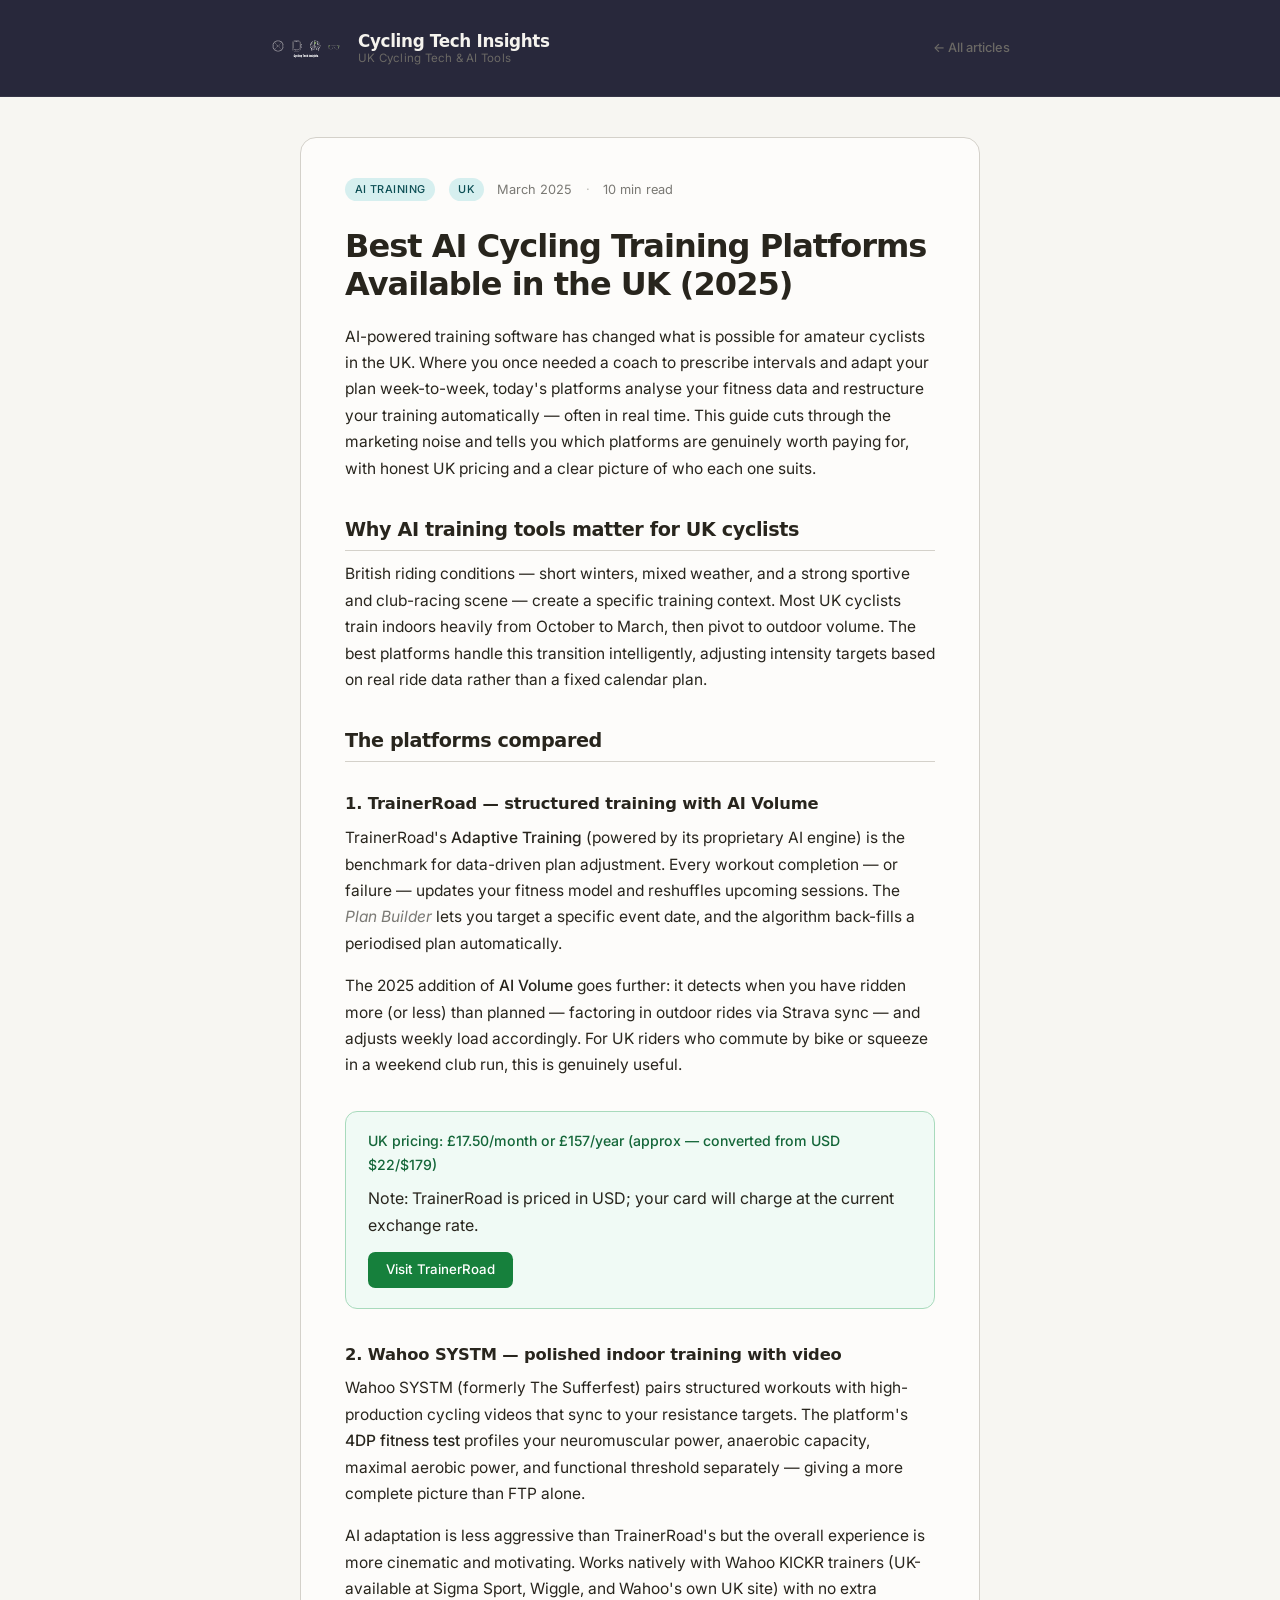
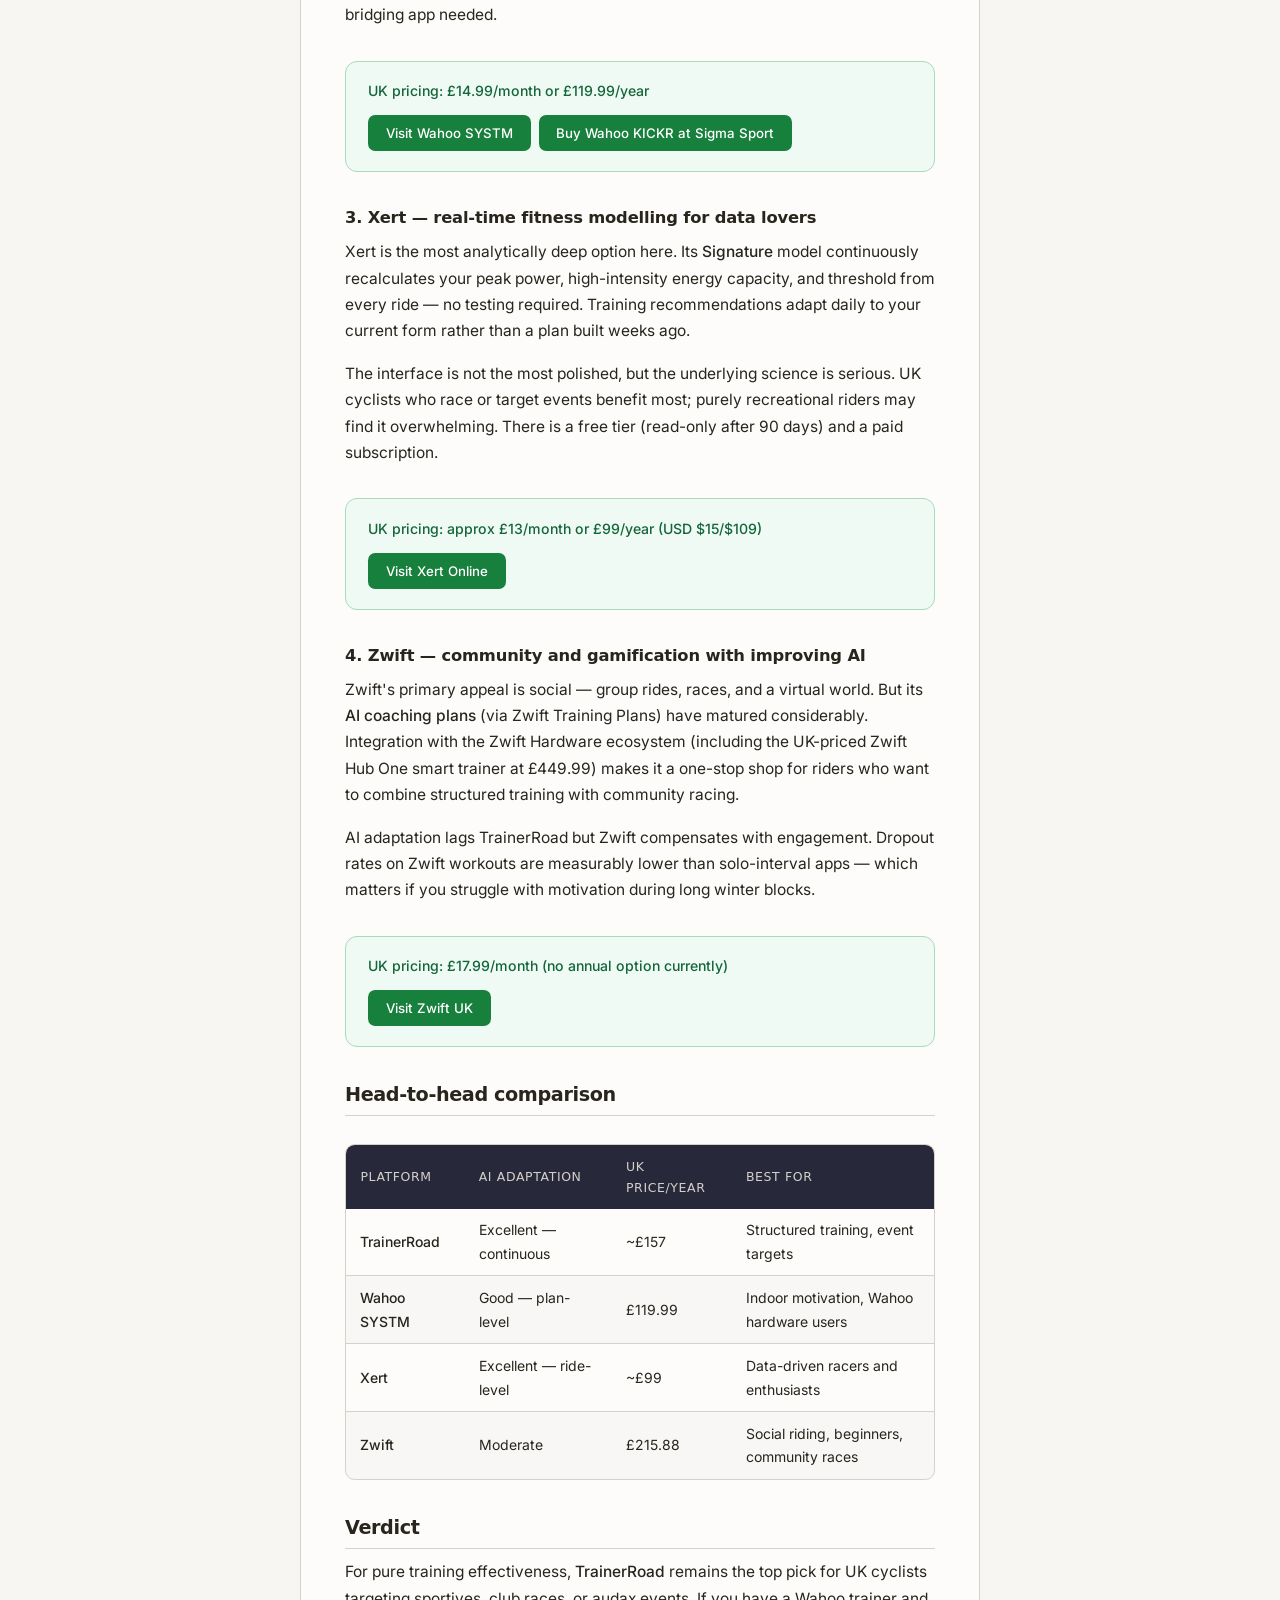
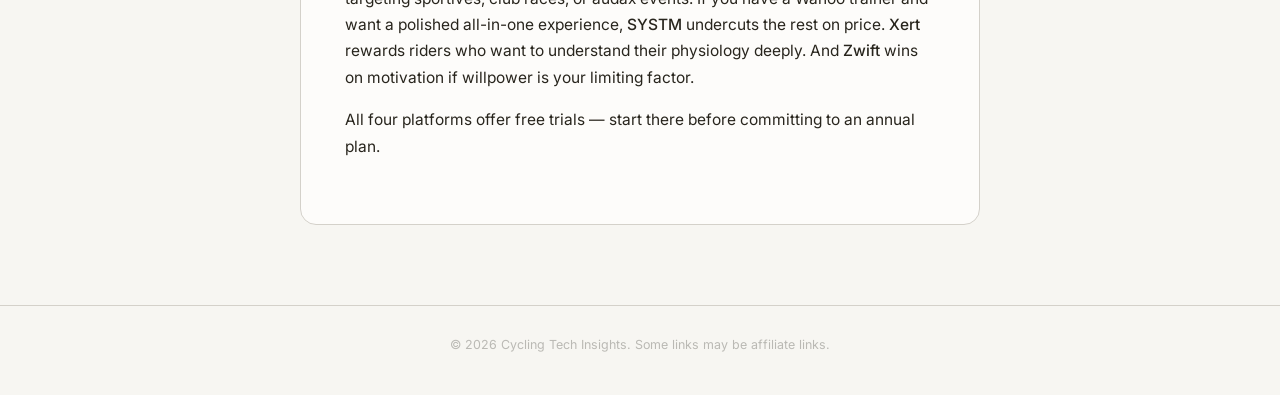
==== commit 7d7f5ca6: "feat: replace logo with 'business cards 30' wide wordmark - Homepage: logo image shown prominently a" ====
--- a/articles/ai-cycling-training-platforms.html
+++ b/articles/ai-cycling-training-platforms.html
@@ -12,8 +12,8 @@
   <div class="site-header">
     <div class="header-inner">
       <a href="/" class="site-logo">
-        <img src="/Blue%20Black%20Minimal%20Initial%20Letter%20Company%20Technology%20Logo.svg"
-             onerror="this.src='/Blue%20Black%20Minimal%20Initial%20Letter%20Company%20Technology%20Logo.png'"
+        <img src="/business%20cards%2030%20(Logo).svg"
+             onerror="this.src='/business%20cards%2030%20(Logo).png'"
              alt="Cycling Tech Insights logo">
         <div class="header-text">
           <span class="logo-name">Cycling Tech Insights</span>
--- a/css/article.css
+++ b/css/article.css
@@ -20,7 +20,7 @@
   --accent-dark:  #0C4E54;
   --tag-bg:       #D6EFEF;
   --tag-text:     #0C4E54;
-  --header-bg:    #111210;
+  --header-bg:    #28283b;
   --buy-bg:       #F0FAF5;
   --buy-border:   #A8DABC;
   --buy-label:    #146639;
@@ -46,11 +46,11 @@
 a { color: var(--accent); text-decoration: none; }
 a:hover { color: var(--accent-dark); text-decoration: underline; }
 
-/* ── Shared site header (logo nav bar) ───────────────────── */
+/* ── Site header on article pages ───────────────────────── */
 .site-header {
   background: var(--header-bg);
   border-bottom: 1px solid rgba(255,255,255,0.06);
-  padding: 0 1.5rem;
+  padding: 0.75rem 1.5rem;
 }
 .site-header .header-inner {
   max-width: 740px;
@@ -59,41 +59,40 @@
   align-items: center;
   justify-content: space-between;
   gap: 1rem;
-  height: 64px;
 }
 .site-header .site-logo {
   display: flex;
   align-items: center;
-  gap: 0.75rem;
+  gap: 1rem;
   text-decoration: none;
   flex-shrink: 0;
 }
 .site-header .site-logo img {
-  height: 40px;
-  width: 40px;
-  border-radius: 6px;
+  height: 72px;
+  width: 72px;
+  border-radius: 10px;
   display: block;
   object-fit: contain;
+  flex-shrink: 0;
 }
 .site-header .header-text {
   display: flex;
   flex-direction: column;
-  gap: 0.05rem;
+  gap: 0.1rem;
 }
 .site-header .header-text .logo-name {
   font-family: var(--font-head);
-  font-size: 1rem;
+  font-size: 1.05rem;
   font-weight: 700;
   letter-spacing: -0.02em;
   color: #F5F3EE;
   line-height: 1.2;
 }
 .site-header .header-text .logo-tagline {
-  font-size: 0.7rem;
+  font-size: 0.72rem;
   color: #6B6965;
   letter-spacing: 0.02em;
   line-height: 1;
-  white-space: nowrap;
 }
 .site-header .back-nav {
   font-size: 0.8rem;
@@ -108,10 +107,11 @@
   flex-shrink: 0;
 }
 .site-header .back-nav:hover { color: #C8C5BF; text-decoration: none; }
-/* Hide tagline on very small screens */
 @media (max-width: 420px) {
   .site-header .header-text .logo-tagline { display: none; }
-}
+  .site-header .site-logo img { height: 56px; width: 56px; }
+}
+
 
 /* ── Article layout ───────────────────────────────────────── */
 .article-wrap {
